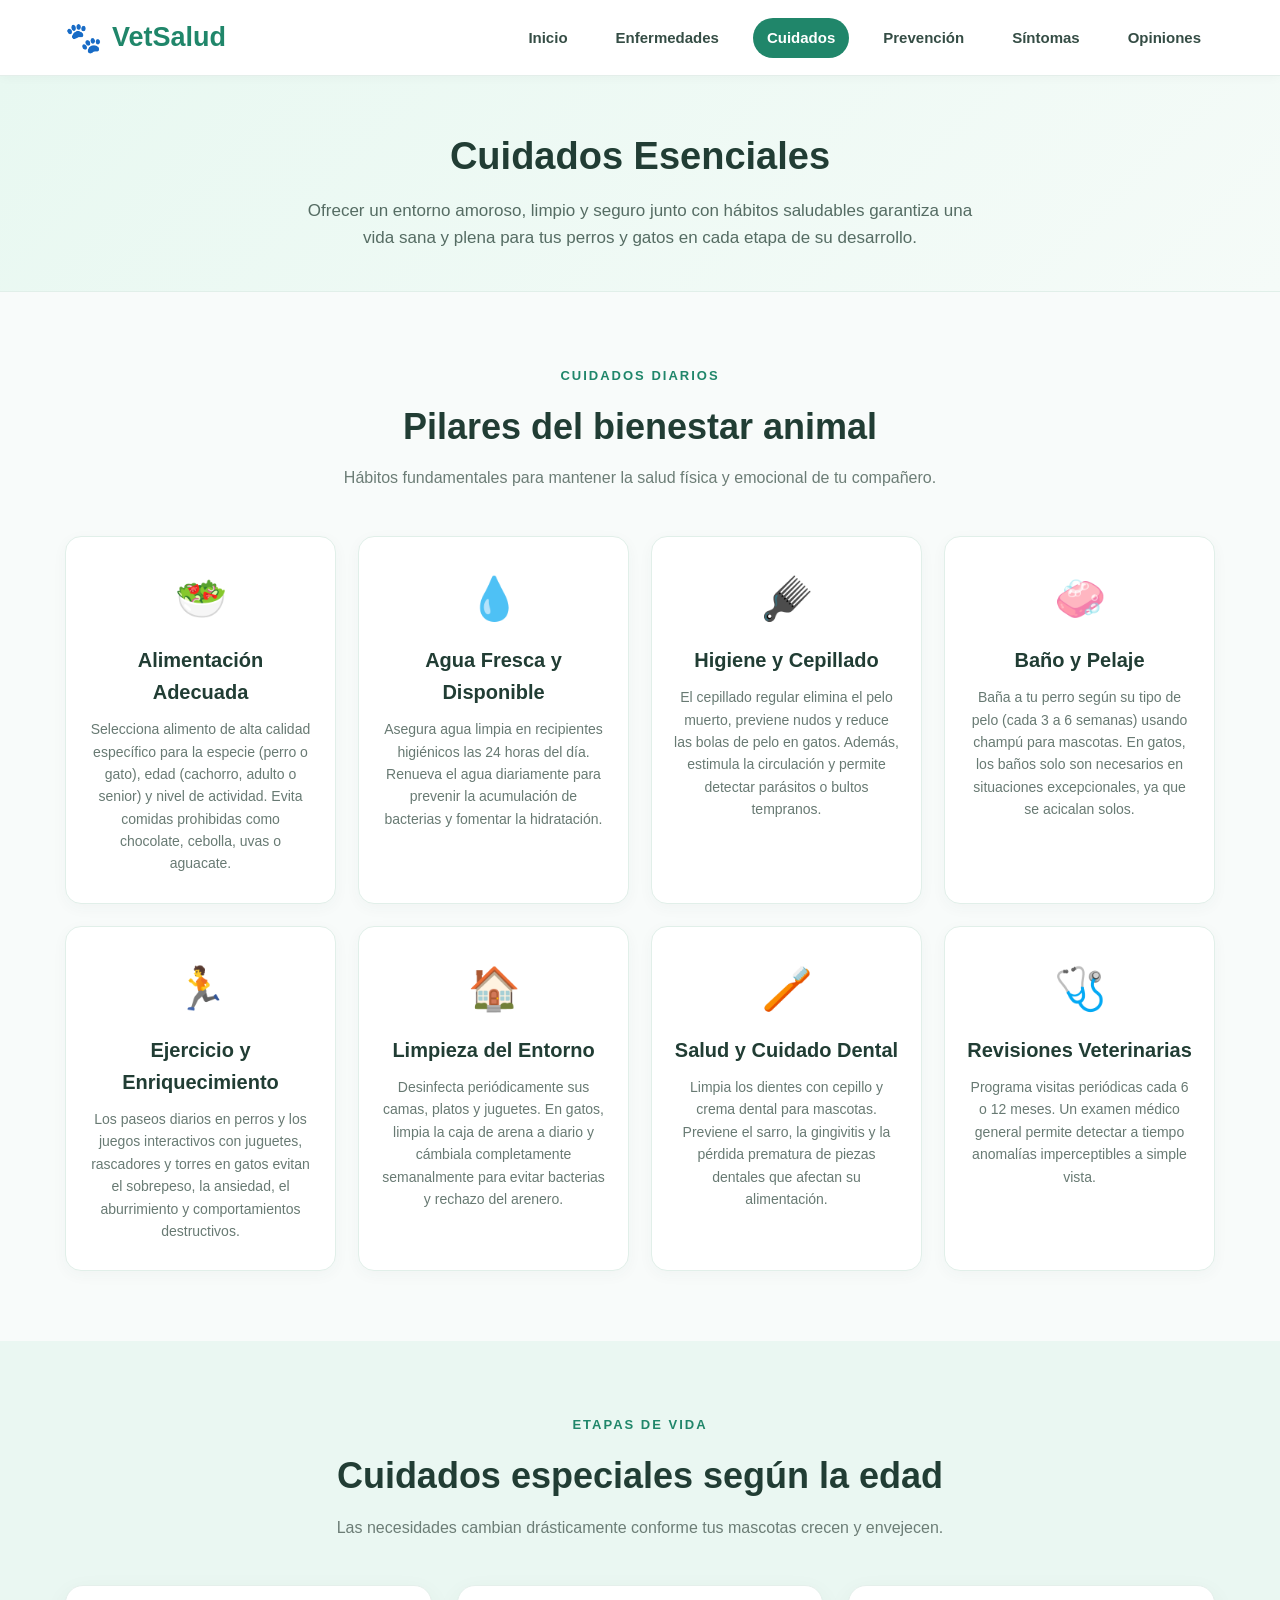
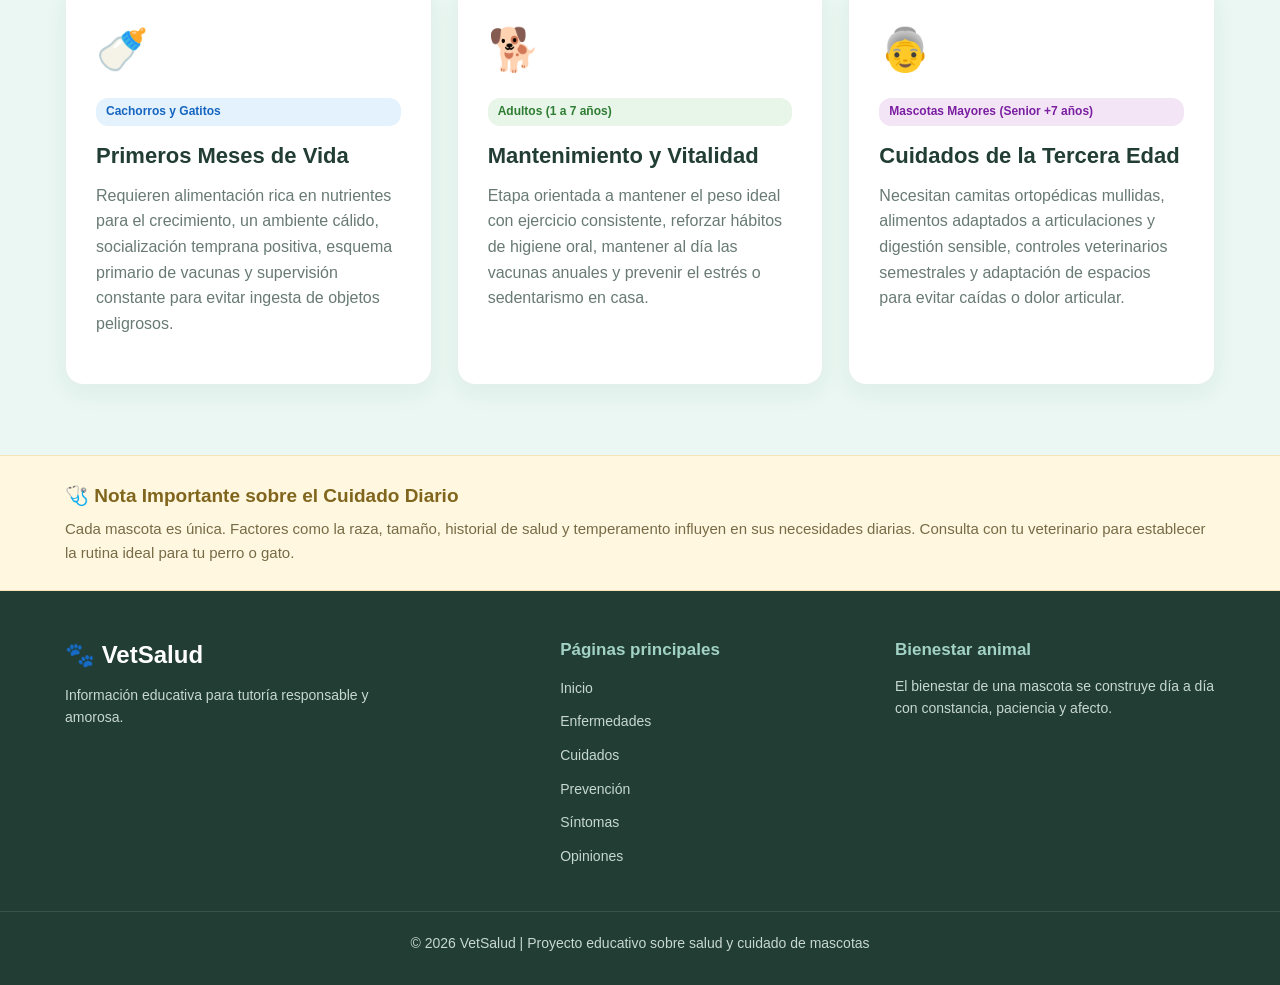
==== cuidados.html @ 8bbb97c4 "Agregar secciones informativas de VetSalud" ====
<!DOCTYPE html>
<html lang="es">
<head>
    <meta charset="UTF-8">
    <meta name="viewport" content="width=device-width, initial-scale=1.0">
    <title>VetSalud | Cuidados Básicos y Bienestar de Mascotas</title>
    <meta name="description" content="Guía completa sobre alimentación, higiene, ejercicio, salud dental y cuidados especiales para cachorros, gatos y perros mayores.">
    <link rel="stylesheet" href="css/style.css">
</head>

<body>

    <!-- ENCABEZADO Y NAVEGACIÓN -->
    <header class="header">
        <div class="contenedor header-contenido">

            <a href="index.html" class="logo" aria-label="Inicio VetSalud">
                <span>🐾</span>
                <h1>VetSalud</h1>
            </a>

            <button class="hamburger-toggle" id="hamburger-btn" aria-label="Abrir menú" aria-expanded="false">
                ☰
            </button>

            <nav class="menu" id="nav-menu">
                <a href="index.html">Inicio</a>
                <a href="enfermedades.html">Enfermedades</a>
                <a href="cuidados.html" class="activo">Cuidados</a>
                <a href="prevencion.html">Prevención</a>
                <a href="sintomas.html">Síntomas</a>
                <a href="opiniones.html">Opiniones</a>
            </nav>

        </div>
    </header>


    <!-- HÉROE DE PÁGINA -->
    <section class="page-hero">
        <div class="contenedor">
            <h1>Cuidados Esenciales</h1>
            <p>
                Ofrecer un entorno amoroso, limpio y seguro junto con hábitos saludables garantiza una vida sana y plena para tus perros y gatos en cada etapa de su desarrollo.
            </p>
        </div>
    </section>


    <!-- SECCIÓN CUIDADOS GENERALES -->
    <section class="seccion">
        <div class="contenedor">

            <div class="titulo-seccion">
                <span>CUIDADOS DIARIOS</span>
                <h2>Pilares del bienestar animal</h2>
                <p>Hábitos fundamentales para mantener la salud física y emocional de tu compañero.</p>
            </div>

            <div class="cuidados-grid">

                <!-- 1. Alimentación -->
                <article class="cuidado">
                    <div>🥗</div>
                    <h3>Alimentación Adecuada</h3>
                    <p>
                        Selecciona alimento de alta calidad específico para la especie (perro o gato), edad (cachorro, adulto o senior) y nivel de actividad. Evita comidas prohibidas como chocolate, cebolla, uvas o aguacate.
                    </p>
                </article>

                <!-- 2. Agua limpia -->
                <article class="cuidado">
                    <div>💧</div>
                    <h3>Agua Fresca y Disponible</h3>
                    <p>
                        Asegura agua limpia en recipientes higiénicos las 24 horas del día. Renueva el agua diariamente para prevenir la acumulación de bacterias y fomentar la hidratación.
                    </p>
                </article>

                <!-- 3. Higiene y cepillado -->
                <article class="cuidado">
                    <div>🪮</div>
                    <h3>Higiene y Cepillado</h3>
                    <p>
                        El cepillado regular elimina el pelo muerto, previene nudos y reduce las bolas de pelo en gatos. Además, estimula la circulación y permite detectar parásitos o bultos tempranos.
                    </p>
                </article>

                <!-- 4. Baño y pelaje -->
                <article class="cuidado">
                    <div>🧼</div>
                    <h3>Baño y Pelaje</h3>
                    <p>
                        Baña a tu perro según su tipo de pelo (cada 3 a 6 semanas) usando champú para mascotas. En gatos, los baños solo son necesarios en situaciones excepcionales, ya que se acicalan solos.
                    </p>
                </article>

                <!-- 5. Actividad física -->
                <article class="cuidado">
                    <div>🏃</div>
                    <h3>Ejercicio y Enriquecimiento</h3>
                    <p>
                        Los paseos diarios en perros y los juegos interactivos con juguetes, rascadores y torres en gatos evitan el sobrepeso, la ansiedad, el aburrimiento y comportamientos destructivos.
                    </p>
                </article>

                <!-- 6. Limpieza del espacio -->
                <article class="cuidado">
                    <div>🏠</div>
                    <h3>Limpieza del Entorno</h3>
                    <p>
                        Desinfecta periódicamente sus camas, platos y juguetes. En gatos, limpia la caja de arena a diario y cámbiala completamente semanalmente para evitar bacterias y rechazo del arenero.
                    </p>
                </article>

                <!-- 7. Cuidado dental -->
                <article class="cuidado">
                    <div>🪥</div>
                    <h3>Salud y Cuidado Dental</h3>
                    <p>
                        Limpia los dientes con cepillo y crema dental para mascotas. Previene el sarro, la gingivitis y la pérdida prematura de piezas dentales que afectan su alimentación.
                    </p>
                </article>

                <!-- 8. Visitas al veterinario -->
                <article class="cuidado">
                    <div>🩺</div>
                    <h3>Revisiones Veterinarias</h3>
                    <p>
                        Programa visitas periódicas cada 6 o 12 meses. Un examen médico general permite detectar a tiempo anomalías imperceptibles a simple vista.
                    </p>
                </article>

            </div>

        </div>
    </section>


    <!-- SECCIÓN CUIDADOS POR ETAPAS DE VIDA -->
    <section class="seccion seccion-verde">
        <div class="contenedor">

            <div class="titulo-seccion">
                <span>ETAPAS DE VIDA</span>
                <h2>Cuidados especiales según la edad</h2>
                <p>Las necesidades cambian drásticamente conforme tus mascotas crecen y envejecen.</p>
            </div>

            <div class="tarjetas">

                <!-- Cachorros y gatitos -->
                <article class="tarjeta">
                    <div class="icono">🍼</div>
                    <span class="insignia insignia-perro">Cachorros y Gatitos</span>
                    <h3>Primeros Meses de Vida</h3>
                    <p>
                        Requieren alimentación rica en nutrientes para el crecimiento, un ambiente cálido, socialización temprana positiva, esquema primario de vacunas y supervisión constante para evitar ingesta de objetos peligrosos.
                    </p>
                </article>

                <!-- Mascotas Adultas -->
                <article class="tarjeta">
                    <div class="icono">🐕</div>
                    <span class="insignia insignia-prevencion">Adultos (1 a 7 años)</span>
                    <h3>Mantenimiento y Vitalidad</h3>
                    <p>
                        Etapa orientada a mantener el peso ideal con ejercicio consistente, reforzar hábitos de higiene oral, mantener al día las vacunas anuales y prevenir el estrés o sedentarismo en casa.
                    </p>
                </article>

                <!-- Mascotas Senior -->
                <article class="tarjeta">
                    <div class="icono">👵</div>
                    <span class="insignia insignia-gato">Mascotas Mayores (Senior +7 años)</span>
                    <h3>Cuidados de la Tercera Edad</h3>
                    <p>
                        Necesitan camitas ortopédicas mullidas, alimentos adaptados a articulaciones y digestión sensible, controles veterinarios semestrales y adaptación de espacios para evitar caídas o dolor articular.
                    </p>
                </article>

            </div>

        </div>
    </section>


    <!-- AVISO EDUCATIVO -->
    <section class="aviso">
        <div class="contenedor">
            <h3>🩺 Nota Importante sobre el Cuidado Diario</h3>
            <p>
                Cada mascota es única. Factores como la raza, tamaño, historial de salud y temperamento influyen en sus necesidades diarias. Consulta con tu veterinario para establecer la rutina ideal para tu perro o gato.
            </p>
        </div>
    </section>


    <!-- FOOTER -->
    <footer class="footer">
        <div class="contenedor footer-contenido">
            <div class="footer-col">
                <h2>🐾 VetSalud</h2>
                <p>Información educativa para tutoría responsable y amorosa.</p>
            </div>
            <div class="footer-col">
                <h3>Páginas principales</h3>
                <ul class="footer-links">
                    <li><a href="index.html">Inicio</a></li>
                    <li><a href="enfermedades.html">Enfermedades</a></li>
                    <li><a href="cuidados.html">Cuidados</a></li>
                    <li><a href="prevencion.html">Prevención</a></li>
                    <li><a href="sintomas.html">Síntomas</a></li>
                    <li><a href="opiniones.html">Opiniones</a></li>
                </ul>
            </div>
            <div class="footer-col">
                <h3>Bienestar animal</h3>
                <p>El bienestar de una mascota se construye día a día con constancia, paciencia y afecto.</p>
            </div>
        </div>
        <div class="footer-bottom">
            <div class="contenedor">
                <p>© 2026 VetSalud | Proyecto educativo sobre salud y cuidado de mascotas</p>
            </div>
        </div>
    </footer>

    <script src="js/menu.js"></script>
</body>
</html>
---- css/style.css ----
/* ------------------------------
   CONFIGURACIÓN GENERAL
------------------------------ */

* {
    margin: 0;
    padding: 0;
    box-sizing: border-box;
}

html {
    scroll-behavior: smooth;
}

body {
    font-family: Arial, Helvetica, sans-serif;
    background-color: #f8fbfa;
    color: #263b35;
    line-height: 1.6;
}

.contenedor {
    width: 90%;
    max-width: 1150px;
    margin: auto;
}

:focus-visible {
    outline: 3px solid #20866a;
    outline-offset: 3px;
}


/* ------------------------------
   ENCABEZADO Y NAVEGACIÓN
------------------------------ */

.header {
    background-color: white;
    border-bottom: 1px solid #e4eeea;
    position: sticky;
    top: 0;
    z-index: 1000;
    box-shadow: 0 2px 10px rgba(0, 0, 0, 0.03);
}

.header-contenido {
    min-height: 75px;
    display: flex;
    align-items: center;
    justify-content: space-between;
}

.logo {
    display: flex;
    align-items: center;
    gap: 10px;
    text-decoration: none;
}

.logo span {
    font-size: 30px;
}

.logo h1 {
    color: #20866a;
    font-size: 27px;
}

/* Botón menú hamburguesa para móviles */
.hamburger-toggle {
    display: none;
    background: none;
    border: none;
    font-size: 26px;
    color: #20866a;
    cursor: pointer;
    padding: 8px 12px;
    border-radius: 8px;
    transition: background-color 0.3s;
}

.hamburger-toggle:hover {
    background-color: #eaf7f2;
}

.menu {
    display: flex;
    gap: 20px;
    align-items: center;
}

.menu a {
    color: #354d45;
    text-decoration: none;
    font-size: 15px;
    font-weight: bold;
    padding: 8px 14px;
    border-radius: 20px;
    transition: all 0.3s ease;
}

.menu a:hover {
    color: #20866a;
    background-color: #eaf7f2;
}

.menu a.activo {
    color: white;
    background-color: #20866a;
}


/* ------------------------------
   HERO / BANNER PRINCIPAL
------------------------------ */

.hero {
    background: linear-gradient(135deg, #e8f8f1, #f5fbf8);
    padding: 90px 0;
}

.hero-contenido {
    display: flex;
    align-items: center;
    justify-content: space-between;
    gap: 50px;
}

.hero-texto {
    max-width: 650px;
}

.etiqueta {
    color: #20866a;
    font-weight: bold;
    font-size: 14px;
    background-color: #d8f3e8;
    padding: 4px 12px;
    border-radius: 15px;
    display: inline-block;
    margin-bottom: 10px;
}

.hero h2 {
    font-size: 52px;
    line-height: 1.1;
    margin: 18px 0;
    color: #213d34;
}

.hero h2 span {
    color: #20866a;
    display: block;
}

.hero p {
    color: #60736c;
    font-size: 18px;
    margin-bottom: 30px;
}

.boton {
    display: inline-block;
    background-color: #20866a;
    color: white;
    text-decoration: none;
    padding: 13px 25px;
    border-radius: 30px;
    border: none;
    font-weight: bold;
    font-size: 15px;
    cursor: pointer;
    transition: 0.3s;
    text-align: center;
}

.boton:hover {
    background-color: #176b55;
    transform: translateY(-2px);
    box-shadow: 0 4px 12px rgba(32, 134, 106, 0.25);
}

.boton-secundario {
    background-color: transparent;
    color: #20866a;
    border: 2px solid #20866a;
}

.boton-secundario:hover {
    background-color: #20866a;
    color: white;
}

.boton-eliminar {
    background-color: #e74c3c;
    color: white;
    border: none;
    padding: 6px 14px;
    border-radius: 15px;
    font-size: 13px;
    font-weight: bold;
    cursor: pointer;
    transition: 0.2s;
}

.boton-eliminar:hover {
    background-color: #c0392b;
}

.hero-animal {
    display: flex;
    justify-content: center;
    align-items: center;
}

.circulo-animal {
    width: 290px;
    height: 290px;
    border-radius: 50%;
    background-color: white;
    display: flex;
    justify-content: center;
    align-items: center;
    font-size: 130px;
    box-shadow: 0 15px 40px rgba(32, 134, 106, 0.15);
}


/* ------------------------------
   PAGE HERO (PARA SUBPÁGINAS)
------------------------------ */

.page-hero {
    background: linear-gradient(135deg, #e8f8f1, #f5fbf8);
    padding: 50px 0 40px;
    text-align: center;
    border-bottom: 1px solid #e1efe9;
}

.page-hero h1 {
    font-size: 38px;
    color: #213d34;
    margin-bottom: 10px;
}

.page-hero p {
    color: #556c63;
    font-size: 17px;
    max-width: 700px;
    margin: 0 auto;
}


/* ------------------------------
   SECCIONES GENERALES
------------------------------ */

.seccion {
    padding: 70px 0;
}

.titulo-seccion {
    text-align: center;
    max-width: 700px;
    margin: 0 auto 45px;
}

.titulo-seccion span,
.prevencion-texto > span {
    color: #20866a;
    font-size: 13px;
    font-weight: bold;
    letter-spacing: 2px;
}

.titulo-seccion h2 {
    font-size: 36px;
    color: #213d34;
    margin: 10px 0;
}

.titulo-seccion p {
    color: #6c7d76;
}


/* ------------------------------
   TARJETAS
------------------------------ */

.tarjetas {
    display: grid;
    grid-template-columns: repeat(auto-fit, minmax(280px, 1fr));
    gap: 25px;
}

.tarjeta {
    background-color: white;
    padding: 30px;
    border-radius: 18px;
    border: 1px solid #e5efeb;
    box-shadow: 0 8px 25px rgba(40, 80, 65, 0.06);
    transition: all 0.3s ease;
    display: flex;
    flex-direction: column;
}

.tarjeta:hover {
    transform: translateY(-6px);
    box-shadow: 0 15px 30px rgba(40, 80, 65, 0.12);
}

.icono {
    font-size: 42px;
    margin-bottom: 15px;
}

.tarjeta h3 {
    font-size: 22px;
    color: #213d34;
    margin-bottom: 10px;
}

.tarjeta p {
    color: #687a73;
    margin-bottom: 18px;
    flex-grow: 1;
}

.tarjeta a {
    color: #20866a;
    text-decoration: none;
    font-weight: bold;
    display: inline-flex;
    align-items: center;
    gap: 5px;
    transition: gap 0.2s;
}

.tarjeta a:hover {
    gap: 9px;
}


/* ------------------------------
   INSIGNIAS Y RECURSOS VISUALES
------------------------------ */

.insignia {
    display: inline-block;
    padding: 4px 10px;
    border-radius: 12px;
    font-size: 12px;
    font-weight: bold;
    margin-bottom: 12px;
}

.insignia-perro {
    background-color: #e3f2fd;
    color: #1565c0;
}

.insignia-gato {
    background-color: #f3e5f5;
    color: #7b1fa2;
}

.insignia-prevencion {
    background-color: #e8f5e9;
    color: #2e7d32;
}

.insignia-urgente {
    background-color: #ffebee;
    color: #c62828;
}


/* ------------------------------
   PESTAÑAS DE FILTRADO (ENFERMEDADES)
------------------------------ */

.tab-contenedor {
    display: flex;
    justify-content: center;
    gap: 15px;
    margin-bottom: 40px;
}

.tab-btn {
    background-color: white;
    border: 2px solid #20866a;
    color: #20866a;
    padding: 10px 24px;
    border-radius: 25px;
    font-size: 16px;
    font-weight: bold;
    cursor: pointer;
    transition: 0.3s;
}

.tab-btn:hover,
.tab-btn.activo {
    background-color: #20866a;
    color: white;
}


/* ------------------------------
   DETALLES DESPLEGABLES EN TARJETAS
------------------------------ */

.btn-detalles {
    background-color: #eaf7f2;
    color: #20866a;
    border: none;
    padding: 10px 18px;
    border-radius: 20px;
    font-weight: bold;
    cursor: pointer;
    width: 100%;
    margin-top: 15px;
    transition: 0.3s;
}

.btn-detalles:hover {
    background-color: #20866a;
    color: white;
}

.detalles-contenido {
    display: none;
    margin-top: 15px;
    padding-top: 15px;
    border-top: 1px dashed #c9e0d6;
    font-size: 14px;
    color: #435850;
    text-align: left;
}

.detalles-contenido.abierto {
    display: block;
    animation: fadeIn 0.3s ease-in-out;
}

@keyframes fadeIn {
    from { opacity: 0; transform: translateY(-5px); }
    to { opacity: 1; transform: translateY(0); }
}

.detalles-contenido ul {
    padding-left: 20px;
    margin: 8px 0;
}

.detalles-contenido li {
    margin-bottom: 5px;
}


/* ------------------------------
   CUIDADOS
------------------------------ */

.seccion-verde {
    background-color: #eaf7f2;
}

.cuidados-grid {
    display: grid;
    grid-template-columns: repeat(auto-fit, minmax(240px, 1fr));
    gap: 22px;
}

.cuidado {
    background-color: white;
    padding: 28px 22px;
    text-align: center;
    border-radius: 16px;
    border: 1px solid #e1efe9;
    box-shadow: 0 4px 15px rgba(40, 80, 65, 0.04);
    transition: transform 0.3s ease, box-shadow 0.3s ease;
}

.cuidado:hover {
    transform: translateY(-5px);
    box-shadow: 0 10px 25px rgba(40, 80, 65, 0.08);
}

.cuidado > div {
    font-size: 42px;
    margin-bottom: 12px;
}

.cuidado h3 {
    margin-bottom: 10px;
    color: #213d34;
    font-size: 20px;
}

.cuidado p {
    color: #687a73;
    font-size: 14px;
}


/* ------------------------------
   PREVENCIÓN
------------------------------ */

.prevencion {
    display: grid;
    grid-template-columns: 1fr 1fr;
    align-items: center;
    gap: 60px;
}

.prevencion-texto h2 {
    font-size: 38px;
    line-height: 1.2;
    margin: 12px 0 20px;
    color: #213d34;
}

.prevencion-texto p {
    color: #687a73;
    margin-bottom: 20px;
}

.prevencion-texto ul {
    list-style: none;
}

.prevencion-texto li {
    margin: 12px 0;
    font-weight: bold;
    color: #263b35;
    display: flex;
    align-items: center;
    gap: 10px;
}

.prevencion-texto li span.check {
    color: #20866a;
    font-size: 18px;
}

.prevencion-imagen {
    background-color: #eaf7f2;
    width: 300px;
    height: 300px;
    border-radius: 50%;
    margin: auto;
    display: flex;
    align-items: center;
    justify-content: center;
    font-size: 120px;
    box-shadow: 0 10px 30px rgba(32, 134, 106, 0.1);
}

.tarjetas-prevencion {
    display: grid;
    grid-template-columns: repeat(auto-fit, minmax(300px, 1fr));
    gap: 25px;
}


/* ------------------------------
   SÍNTOMAS Y EMERGENCIAS
------------------------------ */

.alerta-emergencia {
    background-color: #fff0f0;
    border: 2px solid #ffcdd2;
    border-left: 8px solid #d32f2f;
    border-radius: 16px;
    padding: 30px;
    margin-bottom: 50px;
    display: flex;
    gap: 20px;
    align-items: flex-start;
}

.alerta-icono {
    font-size: 45px;
    line-height: 1;
}

.alerta-texto h3 {
    color: #b71c1c;
    font-size: 24px;
    margin-bottom: 10px;
}

.alerta-texto p {
    color: #5c2323;
    margin-bottom: 15px;
}

.alerta-texto ul {
    padding-left: 20px;
    color: #7f0000;
    margin-bottom: 15px;
}

.alerta-texto ul li {
    margin-bottom: 6px;
    font-weight: bold;
}

.alerta-nota {
    background-color: rgba(211, 47, 47, 0.08);
    padding: 12px 16px;
    border-radius: 8px;
    color: #b71c1c;
    font-weight: bold;
    font-size: 14px;
}


/* ------------------------------
   OPINIONES Y FORMULARIO
------------------------------ */

.opiniones {
    background-color: #f0f8f5;
}

.opinion-box {
    max-width: 700px;
    margin: auto;
    background-color: white;
    padding: 40px;
    text-align: center;
    border-radius: 20px;
    box-shadow: 0 8px 25px rgba(40, 80, 65, 0.08);
}

.comillas {
    color: #20866a;
    font-size: 70px;
    height: 55px;
}

.opinion-box p {
    color: #687a73;
    margin: 20px 0 25px;
}

.form-opinion {
    background-color: white;
    padding: 35px;
    border-radius: 18px;
    border: 1px solid #e2eee9;
    box-shadow: 0 8px 25px rgba(40, 80, 65, 0.06);
    max-width: 700px;
    margin: 0 auto 50px;
}

.grupo-form {
    margin-bottom: 20px;
    text-align: left;
}

.grupo-form label {
    display: block;
    font-weight: bold;
    margin-bottom: 8px;
    color: #213d34;
}

.input-form,
.select-form,
.textarea-form {
    width: 100%;
    padding: 12px 16px;
    border: 1.5px solid #c9ded6;
    border-radius: 10px;
    font-size: 15px;
    font-family: inherit;
    color: #263b35;
    background-color: #fbfdfc;
    transition: border-color 0.3s, box-shadow 0.3s;
}

.input-form:focus,
.select-form:focus,
.textarea-form:focus {
    outline: none;
    border-color: #20866a;
    box-shadow: 0 0 0 3px rgba(32, 134, 106, 0.15);
    background-color: white;
}

.textarea-form {
    resize: vertical;
    min-height: 110px;
}

.mensaje-error {
    color: #d32f2f;
    font-size: 13px;
    margin-top: 5px;
    display: none;
    font-weight: bold;
}

.aviso-storage {
    background-color: #e8f5f1;
    border: 1px solid #bce3d4;
    border-radius: 12px;
    padding: 15px 20px;
    margin-bottom: 30px;
    font-size: 14px;
    color: #235848;
    display: flex;
    align-items: center;
    gap: 12px;
}

.opiniones-lista {
    display: grid;
    grid-template-columns: repeat(auto-fill, minmax(320px, 1fr));
    gap: 22px;
}

.tarjeta-opinion {
    background-color: white;
    padding: 24px;
    border-radius: 16px;
    border: 1px solid #e1efe9;
    box-shadow: 0 4px 15px rgba(40, 80, 65, 0.05);
    display: flex;
    flex-direction: column;
    justify-content: space-between;
}

.opinion-cabecera {
    display: flex;
    justify-content: space-between;
    align-items: center;
    margin-bottom: 12px;
}

.opinion-autor {
    font-weight: bold;
    color: #213d34;
    font-size: 17px;
}

.opinion-texto {
    color: #4a5e56;
    font-size: 15px;
    line-height: 1.5;
    margin-bottom: 18px;
    word-break: break-word;
}

.opinion-pie {
    display: flex;
    justify-content: space-between;
    align-items: center;
    padding-top: 12px;
    border-top: 1px solid #f0f6f3;
}

.opinion-fecha {
    font-size: 12px;
    color: #8fa39a;
}


/* ------------------------------
   AVISO EDUCATIVO
------------------------------ */

.aviso {
    background-color: #fff7df;
    padding: 25px 0;
    border-top: 1px solid #f3e5b8;
    border-bottom: 1px solid #f3e5b8;
}

.aviso h3 {
    color: #80651d;
    margin-bottom: 5px;
    font-size: 19px;
}

.aviso p {
    color: #776b47;
    font-size: 15px;
}


/* ------------------------------
   FOOTER
------------------------------ */

.footer {
    background-color: #213d34;
    color: white;
    padding: 45px 0 30px;
}

.footer-contenido {
    display: flex;
    justify-content: space-between;
    gap: 40px;
    flex-wrap: wrap;
}

.footer-col {
    max-width: 320px;
}

.footer h2 {
    margin-bottom: 10px;
    color: white;
    font-size: 24px;
}

.footer h3 {
    color: #a2d2c3;
    font-size: 17px;
    margin-bottom: 12px;
}

.footer p {
    color: #c7d8d1;
    font-size: 14px;
    line-height: 1.6;
}

.footer-links {
    list-style: none;
}

.footer-links li {
    margin-bottom: 8px;
}

.footer-links a {
    color: #c7d8d1;
    text-decoration: none;
    font-size: 14px;
    transition: color 0.2s;
}

.footer-links a:hover {
    color: #6edcb8;
    text-decoration: underline;
}

.footer-bottom {
    margin-top: 35px;
    padding-top: 20px;
    border-top: 1px solid rgba(255, 255, 255, 0.1);
    text-align: center;
    color: #9bb3aa;
    font-size: 13px;
}


/* ------------------------------
   RESPONSIVE Y ADAPTABILIDAD
------------------------------ */

@media (max-width: 850px) {

    .hamburger-toggle {
        display: block;
    }

    .menu {
        display: none;
        flex-direction: column;
        width: 100%;
        position: absolute;
        top: 75px;
        left: 0;
        background-color: white;
        padding: 20px;
        border-bottom: 1px solid #e4eeea;
        box-shadow: 0 10px 20px rgba(0, 0, 0, 0.08);
        gap: 10px;
    }

    .menu.activo-mobile {
        display: flex;
    }

    .menu a {
        width: 100%;
        text-align: center;
        padding: 12px;
    }

    .hero-contenido {
        flex-direction: column;
        text-align: center;
    }

    .hero h2 {
        font-size: 40px;
    }

    .tarjetas {
        grid-template-columns: 1fr;
    }

    .cuidados-grid {
        grid-template-columns: repeat(2, 1fr);
    }

    .prevencion {
        grid-template-columns: 1fr;
    }

    .prevencion-texto {
        text-align: center;
    }

    .prevencion-texto li {
        justify-content: center;
    }

    .prevencion-imagen {
        width: 230px;
        height: 230px;
        font-size: 90px;
    }

    .footer-contenido {
        flex-direction: column;
        text-align: center;
    }

    .footer-col {
        max-width: 100%;
    }

    .alerta-emergencia {
        flex-direction: column;
        align-items: center;
        text-align: center;
    }
}


@media (max-width: 500px) {

    .hero {
        padding: 60px 0;
    }

    .hero h2 {
        font-size: 32px;
    }

    .page-hero h1 {
        font-size: 30px;
    }

    .circulo-animal {
        width: 210px;
        height: 210px;
        font-size: 90px;
    }

    .cuidados-grid {
        grid-template-columns: 1fr;
    }

    .titulo-seccion h2 {
        font-size: 28px;
    }

    .prevencion-texto h2 {
        font-size: 28px;
    }

    .tab-contenedor {
        flex-direction: column;
    }

    .tab-btn {
        width: 100%;
    }

    .opiniones-lista {
        grid-template-columns: 1fr;
    }
}
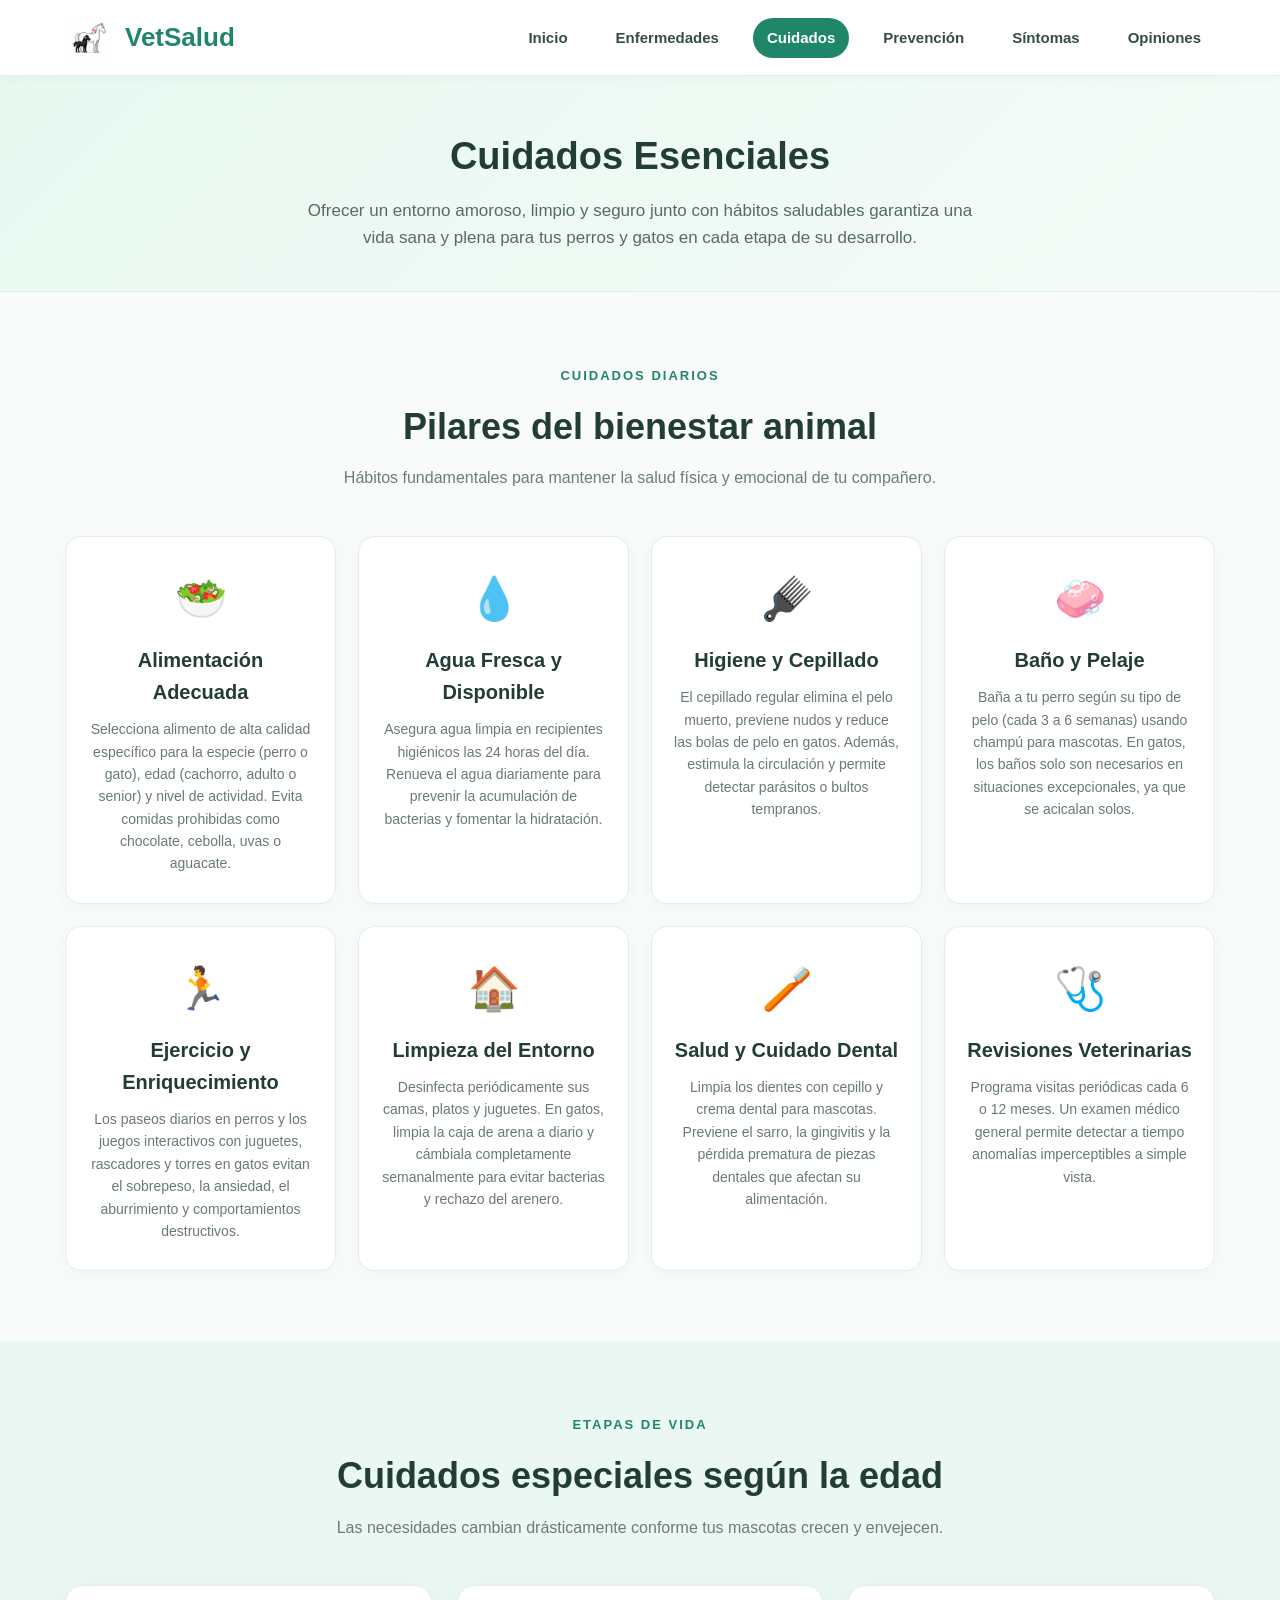
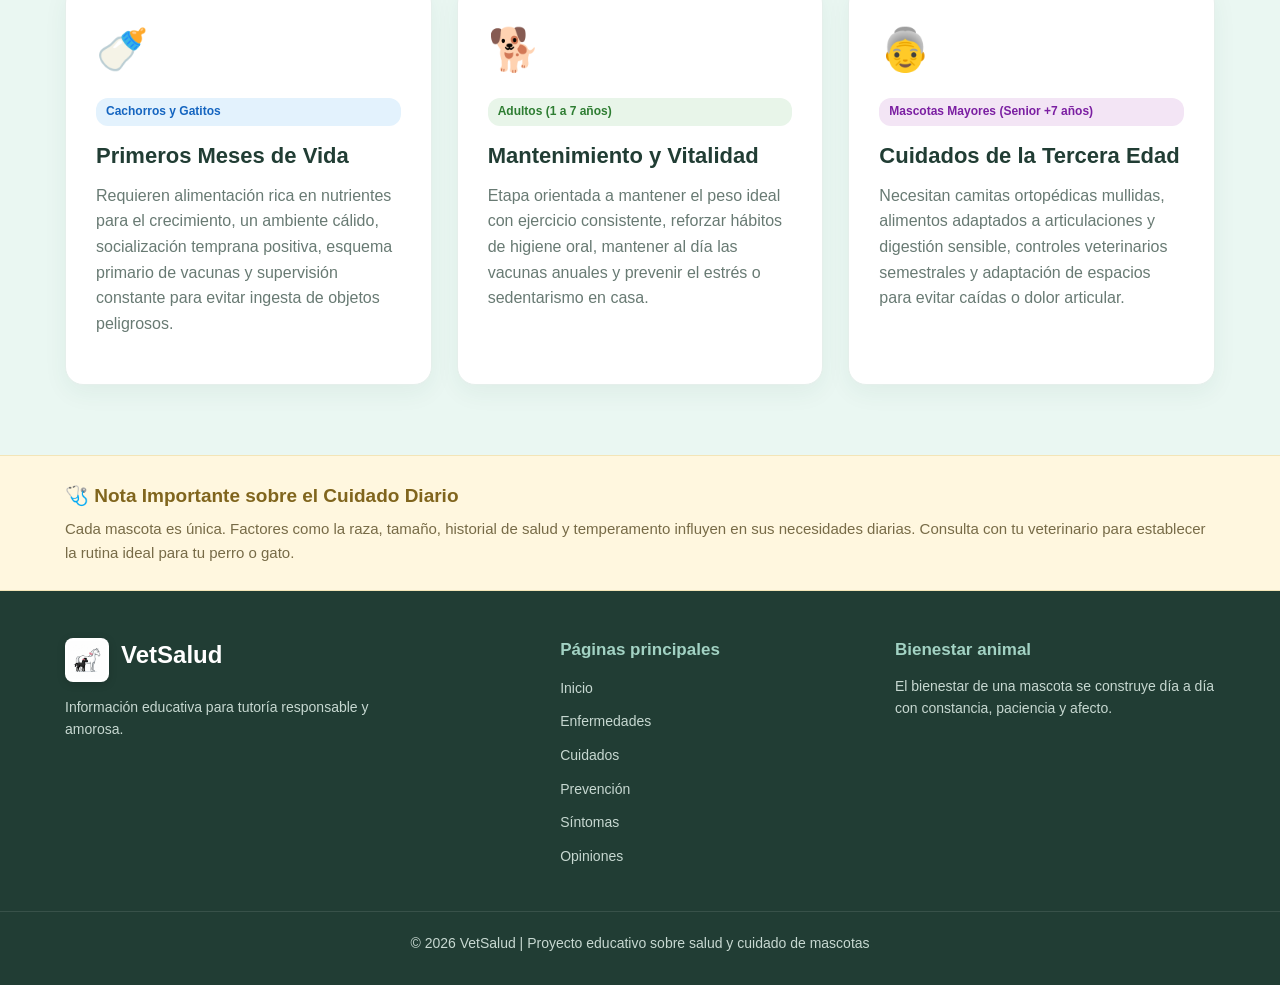
==== commit ec7a1622: "Actualización del logo de VetSalud" ====
--- a/cuidados.html
+++ b/cuidados.html
@@ -15,7 +15,7 @@
         <div class="contenedor header-contenido">
 
             <a href="index.html" class="logo" aria-label="Inicio VetSalud">
-                <span>🐾</span>
+                <img src="imagenes/logo.png" alt="Logo VetSalud - Yegua blanca y potranca negra con moños rosas" class="logo-img">
                 <h1>VetSalud</h1>
             </a>
 
@@ -200,7 +200,10 @@
     <footer class="footer">
         <div class="contenedor footer-contenido">
             <div class="footer-col">
-                <h2>🐾 VetSalud</h2>
+                <div class="logo-footer">
+                    <img src="imagenes/logo.png" alt="Logo VetSalud" class="logo-img-footer">
+                    <h2>VetSalud</h2>
+                </div>
                 <p>Información educativa para tutoría responsable y amorosa.</p>
             </div>
             <div class="footer-col">
--- a/css/style.css
+++ b/css/style.css
@@ -54,17 +54,45 @@
 .logo {
     display: flex;
     align-items: center;
-    gap: 10px;
+    gap: 12px;
     text-decoration: none;
 }
 
-.logo span {
-    font-size: 30px;
+.logo-img {
+    height: 48px;
+    width: auto;
+    max-width: 55px;
+    object-fit: contain;
+    border-radius: 8px;
+    transition: transform 0.3s ease;
+}
+
+.logo:hover .logo-img {
+    transform: scale(1.1) rotate(-3deg);
 }
 
 .logo h1 {
     color: #20866a;
-    font-size: 27px;
+    font-size: 26px;
+    font-weight: bold;
+}
+
+.logo-footer {
+    display: flex;
+    align-items: center;
+    gap: 12px;
+    margin-bottom: 12px;
+}
+
+.logo-img-footer {
+    height: 44px;
+    width: auto;
+    max-width: 50px;
+    object-fit: contain;
+    border-radius: 8px;
+    background-color: white;
+    padding: 3px;
+    box-shadow: 0 2px 8px rgba(0, 0, 0, 0.15);
 }
 
 /* Botón menú hamburguesa para móviles */
@@ -214,16 +242,62 @@
     align-items: center;
 }
 
-.circulo-animal {
-    width: 290px;
-    height: 290px;
+.circulo-animal-animado {
+    width: 320px;
+    height: 320px;
     border-radius: 50%;
     background-color: white;
+    padding: 10px;
     display: flex;
     justify-content: center;
     align-items: center;
-    font-size: 130px;
-    box-shadow: 0 15px 40px rgba(32, 134, 106, 0.15);
+    box-shadow: 0 15px 40px rgba(32, 134, 106, 0.2);
+    animation: flotarAnimacion 4s ease-in-out infinite alternate, latidoSombra 3s ease-in-out infinite alternate;
+    overflow: hidden;
+    border: 6px solid #ffffff;
+}
+
+.imagen-abrazados {
+    width: 100%;
+    height: 100%;
+    object-fit: cover;
+    border-radius: 50%;
+    transition: transform 0.4s ease;
+    animation: respirarImagen 5s ease-in-out infinite;
+}
+
+.circulo-animal-animado:hover .imagen-abrazados {
+    transform: scale(1.08) rotate(2deg);
+}
+
+@keyframes flotarAnimacion {
+    0% {
+        transform: translateY(0px) rotate(0deg);
+    }
+    50% {
+        transform: translateY(-12px) rotate(1.5deg);
+    }
+    100% {
+        transform: translateY(0px) rotate(0deg);
+    }
+}
+
+@keyframes latidoSombra {
+    0% {
+        box-shadow: 0 10px 30px rgba(32, 134, 106, 0.15);
+    }
+    100% {
+        box-shadow: 0 25px 50px rgba(32, 134, 106, 0.35);
+    }
+}
+
+@keyframes respirarImagen {
+    0%, 100% {
+        transform: scale(1);
+    }
+    50% {
+        transform: scale(1.03);
+    }
 }
 
 
@@ -963,10 +1037,9 @@
         font-size: 30px;
     }
 
-    .circulo-animal {
-        width: 210px;
-        height: 210px;
-        font-size: 90px;
+    .circulo-animal-animado {
+        width: 240px;
+        height: 240px;
     }
 
     .cuidados-grid {
